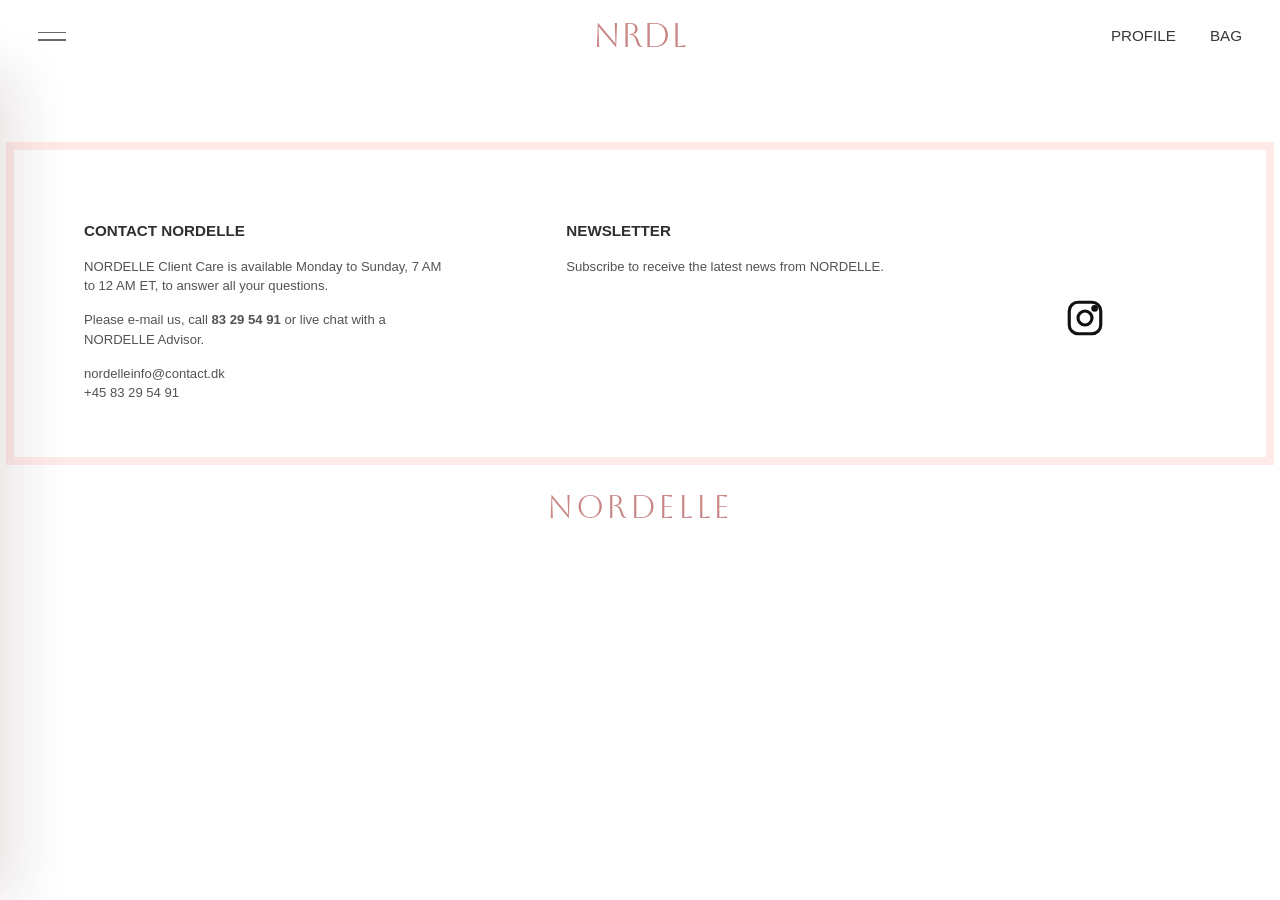
==== makeup.html @ d3d532df "Add files via upload" ====
<!doctype html>
<html lang="da">
  <head>
    <meta charset="UTF-8" />
    <meta name="viewport" content="width=device-width, initial-scale=1.0" />
    <title>Nordelle Copenhagen</title>
    <link rel="stylesheet" href="css/generel.css" />
    <link rel="stylesheet" href="css/header_footer.css" />
    <link rel="preconnect" href="https://fonts.googleapis.com" />
    <link rel="preconnect" href="https://fonts.gstatic.com" crossorigin />
    <link rel="preconnect" href="https://fonts.googleapis.com" />
    <link rel="preconnect" href="https://fonts.gstatic.com" crossorigin />
    <link
      href="https://fonts.googleapis.com/css2?family=Aboreto&display=swap"
      rel="stylesheet"
    />
    <meta name="robots" content="noindex" />
  </head>
  <body>
    <!-- Header -->
    <header class="site-header">
      <div class="nav-left">
        <button
          class="menu-btn"
          type="button"
          aria-label="Open menu"
          aria-expanded="false"
          aria-controls="site-menu"
        >
          <span></span>
          <span></span>
        </button>
      </div>

      <a class="logo" href="index.html">NRDL</a>

      <nav class="nav-right">
        <a href="#">PROFILE</a>
        <a href="#">BAG</a>
      </nav>
    </header>
    <!-- Burgermenu -->
    <div class="menu-backdrop" hidden></div>
    <aside class="site-menu" id="site-menu" aria-hidden="true">
      <div class="site-menu-inner">
        <p class="site-menu-label">Collections</p>
        <nav class="site-menu-nav" aria-label="Site menu">
          <a href="parfumer.html">Perfumes</a>
          <a href="makeup.html">Makeup</a>
        </nav>
      </div>
    </aside>
    <main>
      <!-- INDSÆT HER DIT INDHOLD -->
    </main>
    <!-- Footer -->
    <footer class="site-footer">
      <div class="footer-box">
        <div class="footer-col">
          <h4>CONTACT NORDELLE</h4>
          <p>
            NORDELLE Client Care is available Monday to Sunday, 7 AM to 12 AM
            ET, to answer all your questions.
          </p>
          <p>
            Please e-mail us, call <strong>83 29 54 91</strong> or live chat
            with a NORDELLE Advisor.
          </p>
          <p>
            nordelleinfo@contact.dk<br />
            +45 83 29 54 91
          </p>
        </div>

        <div class="footer-col">
          <h4>NEWSLETTER</h4>
          <p>Subscribe to receive the latest news from NORDELLE.</p>
        </div>

        <div class="footer-col footer-social">
          <a href="#" aria-label="Instagram" class="instagram-icon">
            <svg
              viewBox="0 0 24 24"
              fill="none"
              stroke="currentColor"
              stroke-width="1.8"
              stroke-linecap="round"
              stroke-linejoin="round"
            >
              <rect x="3" y="3" width="18" height="18" rx="5" ry="5"></rect>
              <circle cx="12" cy="12" r="4"></circle>
              <circle cx="17.5" cy="6.5" r="1"></circle>
            </svg>
          </a>
        </div>
      </div>

      <div class="footer-brand">NORDELLE</div>
    </footer>
    <script src="menu.js"></script>
  </body>
</html>
---- css/generel.css ----
* {
  margin: 0;
  padding: 0;
  box-sizing: border-box;
}

:root {
  --bg: #ffffff;
  --rose: #c98686;
  --rose-dark: #b86f6f;
  --text: #3f3a3a;
  --muted: #7f7575;
  --white: #ffffff;
  --border-soft: #ead6d6;
}

body {
  background: var(--bg);
  color: var(--text);
  font-family: "Montserrat", sans-serif;
  line-height: 1.5;
}

body > * {
  max-width: 1500px;
  margin-left: auto;
  margin-right: auto;
}
---- css/header_footer.css ----
/* Header */
.site-header {
  position: sticky;
  top: 0;
  z-index: 20;
  height: 72px;
  background: #ffffffff;
  display: grid;
  grid-template-columns: 1fr auto 1fr;
  align-items: center;
  padding: 0 38px;
}

.logo {
  justify-self: center;
  font-family: Aboreto;
  font-weight: 400;
  font-style: normal;
  font-size: 2.1rem;
  color: var(--rose);
  text-decoration: none;
}

.nav-left {
  justify-self: start;
}

.menu-btn {
  background: transparent;
  border: none;
  cursor: pointer;
  width: 28px;
  display: flex;
  flex-direction: column;
  gap: 6px;
  position: relative;
  z-index: 41;
}

.menu-btn span {
  display: block;
  height: 1.5px;
  width: 100%;
  background: #696969;
  transition:
    transform 0.25s ease,
    opacity 0.25s ease;
}

body.menu-open {
  overflow: hidden;
}

body.menu-open .menu-btn span:first-child {
  transform: translateY(3.75px) rotate(45deg);
}

body.menu-open .menu-btn span:last-child {
  transform: translateY(-3.75px) rotate(-45deg);
}

.menu-backdrop {
  position: fixed;
  inset: 0;
  z-index: 30;
  background: rgba(32, 18, 18, 0.24);
  backdrop-filter: blur(6px);
  -webkit-backdrop-filter: blur(6px);
}

.site-menu {
  position: fixed;
  top: 72px;
  left: 0;
  bottom: 0;
  width: min(360px, 86vw);
  z-index: 40;
  background: rgba(255, 250, 250, 0.82);
  border-right: 1px solid rgba(201, 134, 134, 0.22);
  box-shadow: 18px 0 50px rgba(66, 37, 37, 0.12);
  backdrop-filter: blur(20px);
  -webkit-backdrop-filter: blur(20px);
  transform: translateX(-100%);
  transition: transform 0.3s ease;
}

body.menu-open .site-menu {
  transform: translateX(0);
}

.site-menu-inner {
  padding: 34px 26px;
}

.site-menu-label {
  margin-bottom: 18px;
  color: var(--muted);
  font-size: 0.82rem;
  letter-spacing: 0.16em;
  text-transform: uppercase;
}

.site-menu-nav {
  display: grid;
  gap: 12px;
}

.site-menu-nav a {
  color: var(--text);
  text-decoration: none;
  font-family: "Cormorant Garamond", serif;
  font-size: 2rem;
  letter-spacing: 0.04em;
}

.site-menu-nav a:hover,
.site-menu-nav a:focus-visible {
  color: var(--rose);
}

.nav-right {
  justify-self: end;
  display: flex;
  gap: 34px;
}

.nav-right a {
  text-decoration: none;
  color: #373737;
  font-size: 0.95rem;
  font-weight: 500;
}

/* Footer */
.site-footer {
  padding: 70px 6px 18px;
}

.footer-box {
  max-width: 1580px;
  margin: 0 auto;
  background: #ffffff;
  border: 8px solid #ffeaea;
  min-height: 290px;
  display: grid;
  grid-template-columns: 1.2fr 1fr 0.6fr;
  gap: 40px;
  padding: 70px 70px 40px;
  align-items: start;
}

.footer-col h4 {
  font-size: 0.95rem;
  margin-bottom: 14px;
  font-weight: 700;
  color: #2f2f2f;
}

.footer-col p {
  font-size: 0.82rem;
  color: #535353;
  max-width: 360px;
  margin-bottom: 14px;
}

.footer-social {
  display: flex;
  justify-content: center;
  align-items: center;
  height: 100%;
}

.instagram-icon {
  width: 42px;
  height: 42px;
  color: #111;
  display: inline-flex;
  align-items: center;
  justify-content: center;
}

.instagram-icon svg {
  width: 100%;
  height: 100%;
}

.footer-brand {
  text-align: center;
  margin-top: 18px;
  font-family: aboreto;
  color: var(--rose);
  font-size: 2rem;
  letter-spacing: 0.08em;
}

.collection-page {
  min-height: 100vh;
}

.collection-hero {
  min-height: 72vh;
  display: grid;
  align-items: center;
  padding: 80px 48px;
  background:
    linear-gradient(135deg, rgba(54, 27, 27, 0.32), rgba(54, 27, 27, 0.1)),
    radial-gradient(circle at top, rgba(201, 134, 134, 0.28), transparent 48%),
    #f7f0f0;
}

.collection-hero-inner {
  width: min(100%, 1100px);
  margin: 0 auto;
  display: grid;
  grid-template-columns: 1.1fr 0.9fr;
  gap: 36px;
  align-items: center;
}

.collection-copy h1 {
  font-family: "Cormorant Garamond", serif;
  font-size: clamp(3rem, 7vw, 5.4rem);
  line-height: 0.95;
  font-weight: 400;
  color: #fff;
}

.collection-copy p {
  max-width: 440px;
  margin-top: 18px;
  color: rgba(255, 255, 255, 0.88);
  font-size: 1rem;
}

.collection-copy .btn-shop {
  margin-top: 24px;
}

.collection-visual {
  min-height: 420px;
  border-radius: 24px;
  overflow: hidden;
  background: rgba(255, 255, 255, 0.22);
  box-shadow: 0 24px 60px rgba(79, 45, 45, 0.16);
}

.collection-visual img {
  width: 100%;
  height: 100%;
  display: block;
  object-fit: cover;
}

.collection-grid {
  width: min(100%, 1280px);
  margin: 0 auto;
  padding: 80px 24px 100px;
  display: grid;
  grid-template-columns: repeat(3, minmax(0, 1fr));
  gap: 18px;
}

.collection-card {
  background: #fff;
  border: 1px solid rgba(201, 134, 134, 0.14);
  border-radius: 18px;
  overflow: hidden;
  box-shadow: 0 16px 40px rgba(93, 62, 62, 0.08);
}

.collection-card img {
  width: 100%;
  aspect-ratio: 1 / 1.1;
  display: block;
  object-fit: cover;
}

.collection-card-body {
  padding: 18px 18px 22px;
}

.collection-card-body h2 {
  font-family: "Cormorant Garamond", serif;
  font-size: 1.6rem;
  font-weight: 500;
  color: var(--text);
}

.collection-card-body p {
  margin-top: 8px;
  color: var(--muted);
  font-size: 0.92rem;
}

@media (max-width: 1200px) {
  body > * {
    max-width: 100%;
  }

  .hero,
  .hero-overlay {
    min-height: 680px;
  }

  .intro {
    padding: 160px 32px;
  }

  .perfume-category img,
  .makeup-category img {
    height: clamp(360px, 42vw, 520px);
  }

  .products-header {
    grid-template-columns: 1fr;
    gap: 20px;
  }

  .products-header p {
    justify-self: start;
    max-width: 680px;
  }

  .product-slider {
    grid-template-columns: repeat(3, minmax(0, 1fr));
  }

  .footer-box {
    grid-template-columns: 1fr 1fr;
    padding: 56px 40px 36px;
  }

  .footer-social {
    justify-content: flex-start;
    grid-column: 1 / -1;
  }

  .collection-hero-inner {
    grid-template-columns: 1fr;
  }

  .collection-grid {
    grid-template-columns: repeat(2, minmax(0, 1fr));
  }
}

@media (max-width: 768px) {
  .site-header {
    padding: 0 20px;
    height: 64px;
  }

  .nav-right {
    gap: 16px;
  }

  .nav-right a {
    font-size: 0.8rem;
  }

  .logo {
    font-size: 1.8rem;
  }

  .site-menu {
    top: 64px;
  }

  .hero,
  .hero-overlay {
    min-height: 560px;
  }

  .hero-overlay {
    padding: 0 28px;
  }

  .hero-content {
    max-width: 320px;
    margin-top: 20px;
  }

  .hero-content h1 {
    font-size: 2.7rem;
    margin-bottom: 14px;
  }

  .undertekst {
    font-size: 1.35rem;
    margin-top: -16px;
    margin-bottom: 16px;
  }

  .hero-content p {
    font-size: 0.92rem;
    max-width: 280px;
  }

  .btn-shop {
    padding: 12px 20px;
    font-size: 1rem;
  }

  .intro {
    padding: 100px 24px;
  }

  .intro h2 {
    font-size: 3.4rem;
  }

  .subheading {
    font-size: 1.5rem;
    margin-bottom: 20px;
  }

  .intro p {
    font-size: 0.92rem;
  }

  .categories {
    grid-template-columns: 1fr;
  }

  .perfume-category img,
  .makeup-category img {
    height: clamp(300px, 72vw, 420px);
  }

  .category-overlay-text {
    font-size: 0.92rem;
    letter-spacing: 0.12em;
    padding: 12px 18px;
  }

  .products-section {
    padding: 70px 20px 80px;
  }

  .product-slider {
    grid-template-columns: repeat(2, minmax(0, 1fr));
  }

  .footer-box {
    grid-template-columns: 1fr;
    gap: 28px;
    padding: 40px 24px 30px;
    border-width: 6px;
  }

  .collection-hero {
    min-height: auto;
    padding: 64px 24px;
  }

  .collection-visual {
    min-height: 320px;
  }

  .collection-grid {
    padding: 60px 20px 80px;
    grid-template-columns: 1fr;
  }
}

@media (max-width: 480px) {
  .site-header {
    grid-template-columns: auto 1fr auto;
    gap: 12px;
    padding: 0 14px;
  }

  .nav-right {
    gap: 10px;
  }

  .nav-right a {
    font-size: 0.72rem;
  }

  .logo {
    font-size: 1.55rem;
  }

  .site-menu {
    top: 64px;
    width: 100%;
  }

  .site-menu-inner {
    padding: 26px 18px;
  }

  .site-menu-nav a {
    font-size: 1.7rem;
  }

  .hero,
  .hero-overlay {
    min-height: 480px;
  }

  .hero-overlay {
    padding: 0 18px;
  }

  .hero-content h1 {
    font-size: 2.15rem;
  }

  .undertekst {
    font-size: 1.1rem;
  }

  .hero-content p {
    font-size: 0.86rem;
    max-width: 240px;
  }

  .intro {
    padding: 72px 18px;
  }

  .intro h2 {
    font-size: 2.55rem;
  }

  .subheading {
    font-size: 1.2rem;
  }

  .perfume-category img,
  .makeup-category img {
    height: 260px;
  }

  .mobile-category-title {
    position: absolute;
    inset: 0;
    z-index: 1;
    display: grid;
    place-items: center;
    color: var(--white);
    font-family: "Cormorant Garamond", serif;
    font-size: 1.8rem;
    letter-spacing: 0.08em;
    text-transform: uppercase;
    text-shadow: 0 8px 24px rgba(44, 24, 24, 0.3);
    pointer-events: none;
  }

  .category-overlay-text {
    font-size: 0.8rem;
    letter-spacing: 0.1em;
    padding: 10px 14px;
  }

  .products-header p {
    font-size: 0.92rem;
    line-height: 1.3;
  }

  .product-slider {
    grid-template-columns: 1fr;
  }

  .site-footer {
    padding: 50px 0 18px;
  }

  .footer-box {
    padding: 28px 18px 24px;
  }

  .footer-brand {
    font-size: 1.6rem;
  }

  .collection-hero {
    padding: 52px 18px;
  }

  .collection-copy p {
    font-size: 0.92rem;
  }

  .collection-visual {
    min-height: 260px;
    border-radius: 18px;
  }

  .collection-card-body h2 {
    font-size: 1.4rem;
  }
}
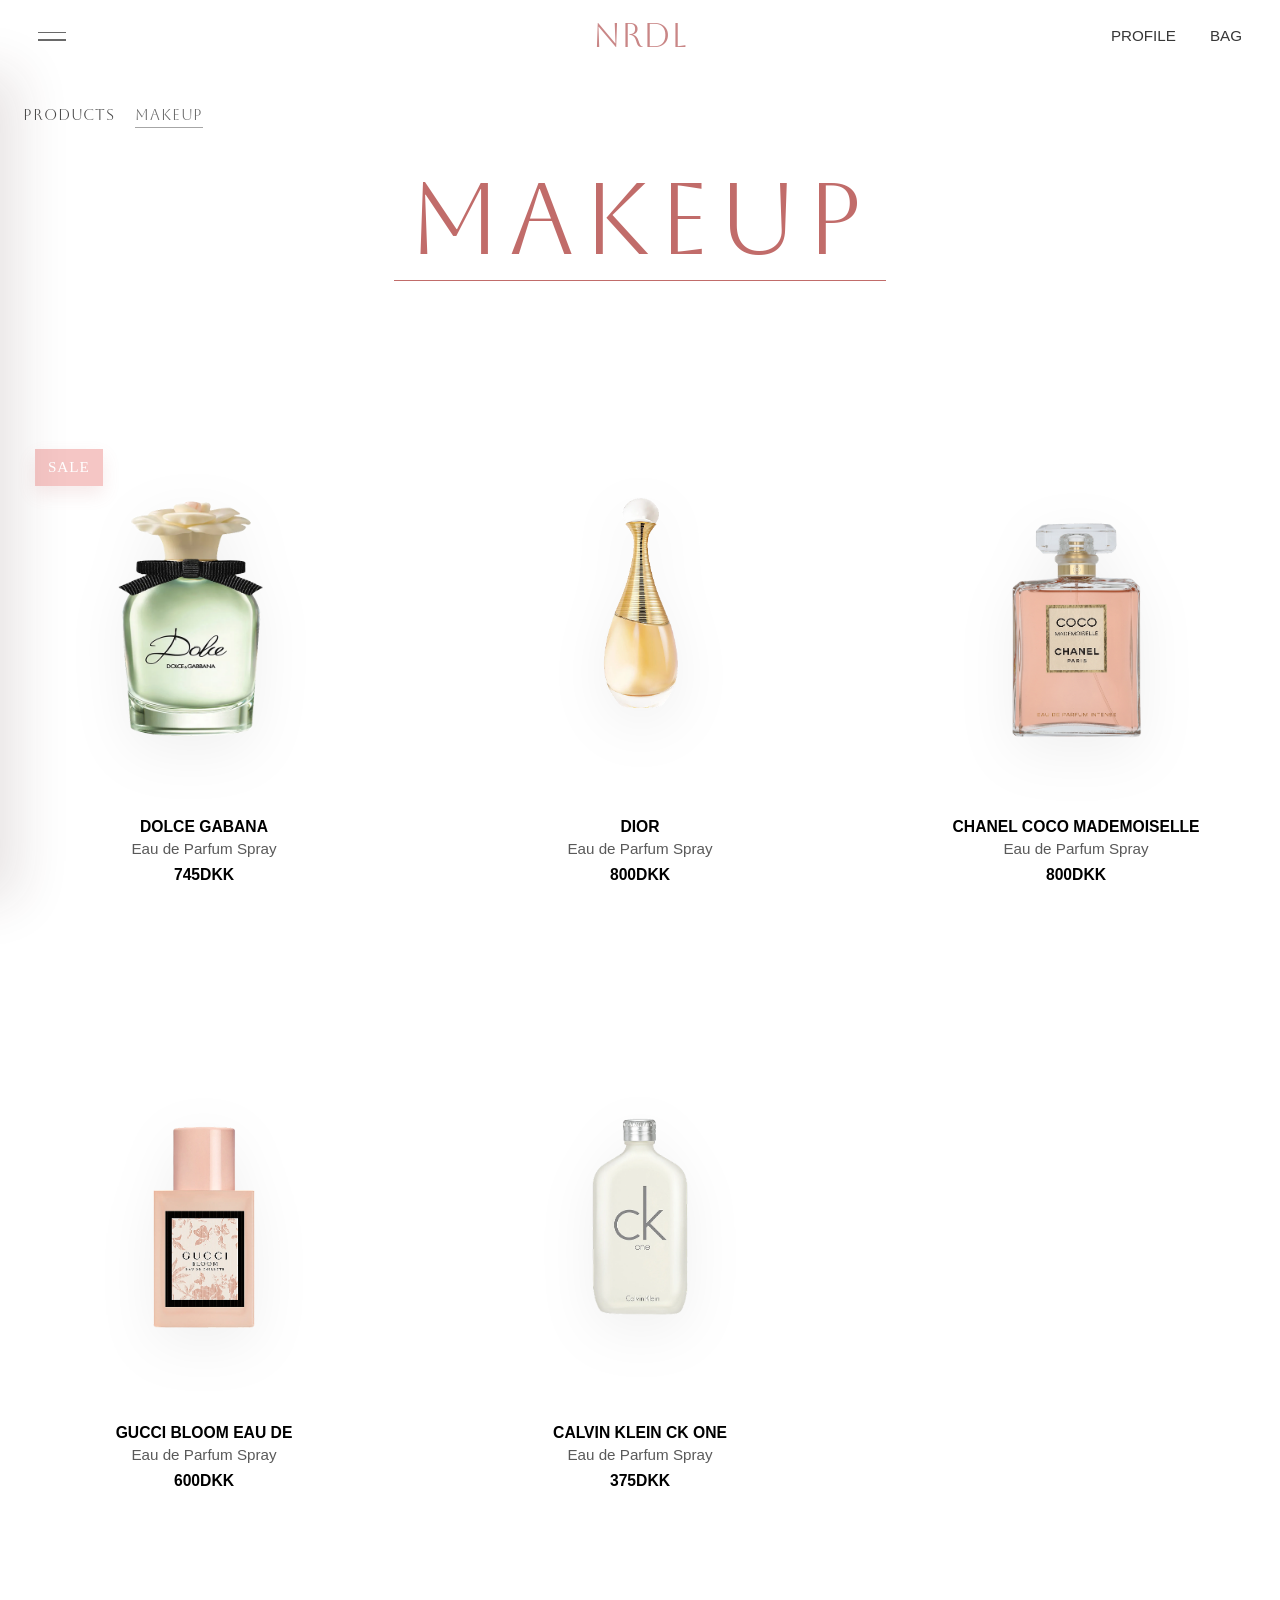
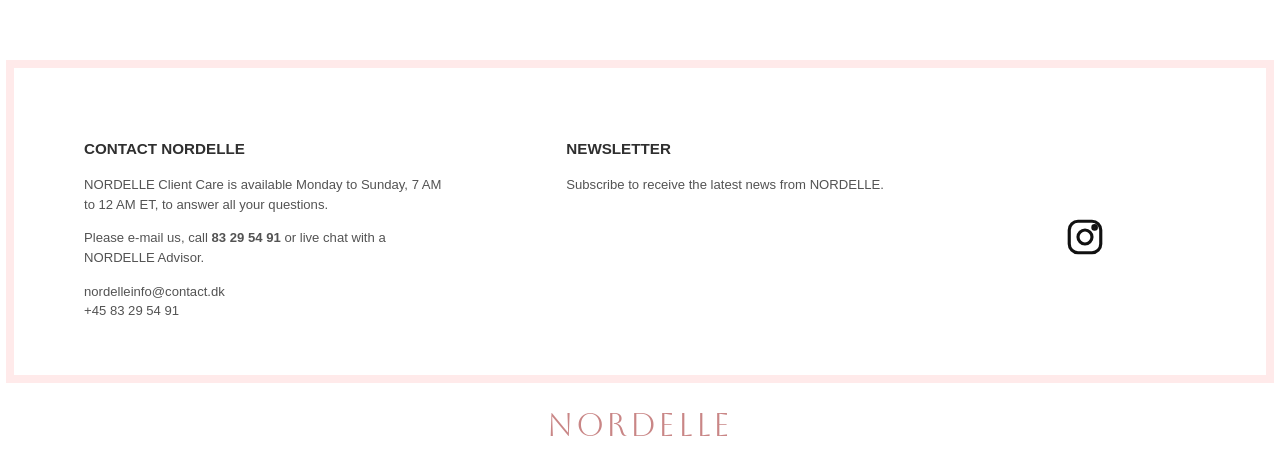
==== commit 677c6b57: "comit joel" ====
--- a/makeup.html
+++ b/makeup.html
@@ -6,6 +6,7 @@
     <title>Nordelle Copenhagen</title>
     <link rel="stylesheet" href="css/generel.css" />
     <link rel="stylesheet" href="css/header_footer.css" />
+    <link rel="stylesheet" href="css/parfumer.css" />
     <link rel="preconnect" href="https://fonts.googleapis.com" />
     <link rel="preconnect" href="https://fonts.gstatic.com" crossorigin />
     <link rel="preconnect" href="https://fonts.googleapis.com" />
@@ -50,8 +51,95 @@
         </nav>
       </div>
     </aside>
-    <main>
-      <!-- INDSÆT HER DIT INDHOLD -->
+    <main class="page-shell">
+      <nav class="top-nav" aria-label="Primary navigation">
+        <a href="index.html" class="nav-link">Products</a>
+        <a href="makeup.html" class="nav-link is-active">Makeup</a>
+      </nav>
+
+      <header class="hero">
+        <p class="eyebrow">Collection</p>
+        <h1>Makeup</h1>
+        <div class="hero-divider" aria-hidden="true"></div>
+      </header>
+
+      <section class="product-grid" aria-label="Parfume udvalg">
+        <article class="product-card product-card--sale">
+          <span class="product-badge">Sale</span>
+          <div class="image-frame">
+            <img
+              src="billeder/dolce.png"
+              class="product-image product-image--dolce"
+              alt="Dolce &amp; Gabbana Dolce parfumeflaske"
+            />
+          </div>
+          <div class="product-copy">
+            <h2>Dolce Gabana</h2>
+            <p>Eau de Parfum Spray</p>
+            <strong>745DKK</strong>
+          </div>
+        </article>
+
+        <article class="product-card product-card--featured">
+          <div class="image-frame">
+            <img
+              src="billeder/dior.png"
+              class="product-image product-image--dior"
+              alt="Dior J'adore parfumeflaske"
+            />
+          </div>
+          <div class="product-copy">
+            <h2>Dior</h2>
+            <p>Eau de Parfum Spray</p>
+            <strong>800DKK</strong>
+          </div>
+        </article>
+
+        <article class="product-card">
+          <div class="image-frame">
+            <img
+              src="billeder/chanel.png"
+              class="product-image product-image--chanel"
+              alt="Chanel Coco Mademoiselle parfumeflaske"
+            />
+          </div>
+          <div class="product-copy">
+            <h2>Chanel Coco Mademoiselle</h2>
+            <p>Eau de Parfum Spray</p>
+            <strong>800DKK</strong>
+          </div>
+        </article>
+
+        <article class="product-card">
+          <div class="image-frame">
+            <img
+              src="billeder/gucci.png"
+              class="product-image product-image--gucci"
+              alt="Gucci Bloom parfumeflaske"
+            />
+          </div>
+          <div class="product-copy">
+            <h2>Gucci Bloom Eau de</h2>
+            <p>Eau de Parfum Spray</p>
+            <strong>600DKK</strong>
+          </div>
+        </article>
+
+        <article class="product-card">
+          <div class="image-frame">
+            <img
+              src="billeder/calvin.png"
+              class="product-image product-image--ck-one"
+              alt="Calvin Klein CK One parfumeflaske"
+            />
+          </div>
+          <div class="product-copy">
+            <h2>Calvin Klein CK One</h2>
+            <p>Eau de Parfum Spray</p>
+            <strong>375DKK</strong>
+          </div>
+        </article>
+      </section>
     </main>
     <!-- Footer -->
     <footer class="site-footer">
--- a/css/parfumer.css
+++ b/css/parfumer.css
@@ -0,0 +1,368 @@
+:root {
+  --bg: #ffffff;
+  --text: #000000;
+  --text-soft: rgba(0, 0, 0, 0.65);
+  --accent: #c16c6a;
+  --accent-muted: rgba(193, 108, 106, 0.5);
+  --badge: rgba(244, 191, 190, 0.88);
+}
+
+* {
+  box-sizing: border-box;
+}
+
+body {
+  margin: 0;
+  min-height: 100vh;
+  background: var(--bg);
+  color: var(--text);
+  font-family: "Manrope", sans-serif;
+}
+
+img {
+  display: block;
+  max-width: 100%;
+}
+
+.page-shell {
+  width: min(1240px, calc(100% - 46px));
+  margin: 0 auto;
+  padding: 32px 0 88px;
+}
+
+.top-nav {
+  display: flex;
+  gap: 20px;
+  align-items: center;
+  margin-bottom: 48px;
+  font-family: aboreto;
+  text-transform: uppercase;
+  letter-spacing: 0.06em;
+  font-size: 0.92rem;
+}
+
+.nav-link {
+  color: rgba(0, 0, 0, 0.72);
+  text-decoration: none;
+  position: relative;
+}
+
+.nav-link.is-active {
+  color: #6a6a6a;
+}
+
+.nav-link.is-active::after {
+  content: "";
+  position: absolute;
+  left: 0;
+  right: 0;
+  bottom: -2px;
+  height: 1px;
+  background: rgba(0, 0, 0, 0.35);
+}
+
+.hero {
+  display: grid;
+  justify-items: center;
+  gap: 16px;
+  margin-bottom: 114px;
+}
+
+.eyebrow {
+  display: none;
+}
+
+.hero h1 {
+  margin: 0;
+  font-family: aboreto;
+  font-size: clamp(4.4rem, 8.2vw, 6.25rem);
+  font-weight: 400;
+  line-height: 0.9;
+  letter-spacing: 0.08em;
+  text-transform: uppercase;
+  color: var(--accent);
+}
+
+.hero-divider {
+  width: 492px;
+  height: 1px;
+  background: var(--accent);
+}
+
+.product-grid {
+  display: grid;
+  grid-template-columns: repeat(3, minmax(0, 1fr));
+  gap: 104px 74px;
+  align-items: start;
+}
+
+.product-card {
+  position: relative;
+  min-height: 0;
+  display: grid;
+  grid-template-rows: minmax(392px, auto) auto;
+  gap: 18px;
+}
+
+.product-card--featured .image-frame {
+  transform: translateY(10px);
+}
+
+.product-badge {
+  position: absolute;
+  top: 54px;
+  left: 12px;
+  z-index: 1;
+  padding: 7px 13px;
+  background: var(--badge);
+  color: #ffffff;
+  font-size: 0.95rem;
+  font-family: "Cormorant Garamond", serif;
+  letter-spacing: 0.06em;
+  text-transform: uppercase;
+  box-shadow: 0 8px 18px rgba(193, 108, 106, 0.14);
+}
+
+.image-frame {
+  display: grid;
+  place-items: end center;
+  min-height: 392px;
+  padding: 0 4px;
+}
+
+.product-image {
+  width: 240px;
+  height: 340px;
+  object-fit: contain;
+  filter: drop-shadow(0 16px 28px rgba(0, 0, 0, 0.06));
+}
+
+.product-image--dolce {
+  width: 252px;
+  height: 340px;
+}
+
+.product-image--dior {
+  width: 228px;
+  height: 378px;
+}
+
+.product-image--chanel {
+  width: 232px;
+  height: 316px;
+}
+
+.product-image--gucci {
+  width: 214px;
+  height: 330px;
+}
+
+.product-image--ck-one {
+  width: 204px;
+  height: 352px;
+}
+
+.product-copy {
+  display: grid;
+  justify-items: center;
+  align-content: start;
+  min-height: 86px;
+  padding: 12px 16px;
+  border: 1px solid transparent;
+  border-radius: 14px;
+  text-align: center;
+  transition:
+    border-color 180ms ease,
+    box-shadow 180ms ease;
+}
+
+.product-copy:hover {
+  border-color: var(--accent);
+  box-shadow: 0 10px 24px rgba(193, 108, 106, 0.12);
+}
+
+.product-copy h2,
+.product-copy p,
+.product-copy strong {
+  margin: 0;
+}
+
+.product-copy h2 {
+  font-size: 0.98rem;
+  font-weight: 600;
+  line-height: 1.15;
+  text-transform: uppercase;
+  letter-spacing: 0;
+}
+
+.product-copy p {
+  margin-top: 4px;
+  font-size: 0.95rem;
+  line-height: 1.2;
+  color: var(--text-soft);
+}
+
+.product-copy strong {
+  display: inline-block;
+  margin-top: 8px;
+  font-size: 0.98rem;
+  line-height: 1.1;
+}
+
+.product-grid .product-card:nth-child(4) {
+  grid-column: 1;
+}
+
+.product-grid .product-card:nth-child(5) {
+  grid-column: 2;
+}
+
+@media (max-width: 980px) {
+  .page-shell {
+    width: min(calc(100% - 32px), 760px);
+    padding-top: 34px;
+  }
+
+  .top-nav {
+    margin-bottom: 42px;
+  }
+
+  .hero {
+    margin-bottom: 80px;
+  }
+
+  .hero h1 {
+    font-size: clamp(3.75rem, 13vw, 5.25rem);
+  }
+
+  .hero-divider {
+    width: min(340px, 62vw);
+  }
+
+  .product-grid {
+    grid-template-columns: repeat(2, minmax(0, 1fr));
+    gap: 82px 34px;
+  }
+
+  .product-grid .product-card:nth-child(5) {
+    grid-column: auto;
+  }
+
+  .product-card {
+    grid-template-rows: minmax(348px, auto) auto;
+    gap: 16px;
+  }
+
+  .image-frame {
+    min-height: 348px;
+  }
+
+  .product-image {
+    width: 220px;
+    height: 308px;
+  }
+
+  .product-image--dolce {
+    width: 226px;
+    height: 312px;
+  }
+
+  .product-image--dior {
+    width: 210px;
+    height: 340px;
+  }
+
+  .product-image--chanel {
+    width: 212px;
+    height: 288px;
+  }
+
+  .product-image--gucci {
+    width: 194px;
+    height: 300px;
+  }
+
+  .product-image--ck-one {
+    width: 184px;
+    height: 316px;
+  }
+}
+
+@media (max-width: 640px) {
+  .page-shell {
+    width: min(calc(100% - 24px), 540px);
+    padding-bottom: 44px;
+  }
+
+  .top-nav {
+    gap: 18px;
+    margin-bottom: 26px;
+    font-size: 0.78rem;
+  }
+
+  .hero {
+    justify-items: start;
+    gap: 10px;
+    margin-bottom: 48px;
+  }
+
+  .hero-divider {
+    width: 100%;
+  }
+
+  .product-grid {
+    grid-template-columns: 1fr;
+    gap: 44px;
+  }
+
+  .product-grid .product-card:nth-child(4),
+  .product-grid .product-card:nth-child(5) {
+    grid-column: auto;
+  }
+
+  .product-card {
+    min-height: auto;
+    grid-template-rows: minmax(300px, auto) auto;
+    gap: 14px;
+  }
+
+  .image-frame {
+    min-height: 300px;
+    padding: 0 12px;
+  }
+
+  .product-image {
+    width: 200px;
+    height: 300px;
+  }
+
+  .product-image--dolce {
+    width: 198px;
+    height: 304px;
+  }
+
+  .product-image--dior {
+    width: 176px;
+    height: 320px;
+  }
+
+  .product-image--chanel {
+    width: 184px;
+    height: 288px;
+  }
+
+  .product-image--gucci {
+    width: 186px;
+    height: 320px;
+  }
+
+  .product-image--ck-one {
+    width: 190px;
+    height: 330px;
+  }
+
+  .product-badge {
+    top: 44px;
+    left: 0;
+  }
+}
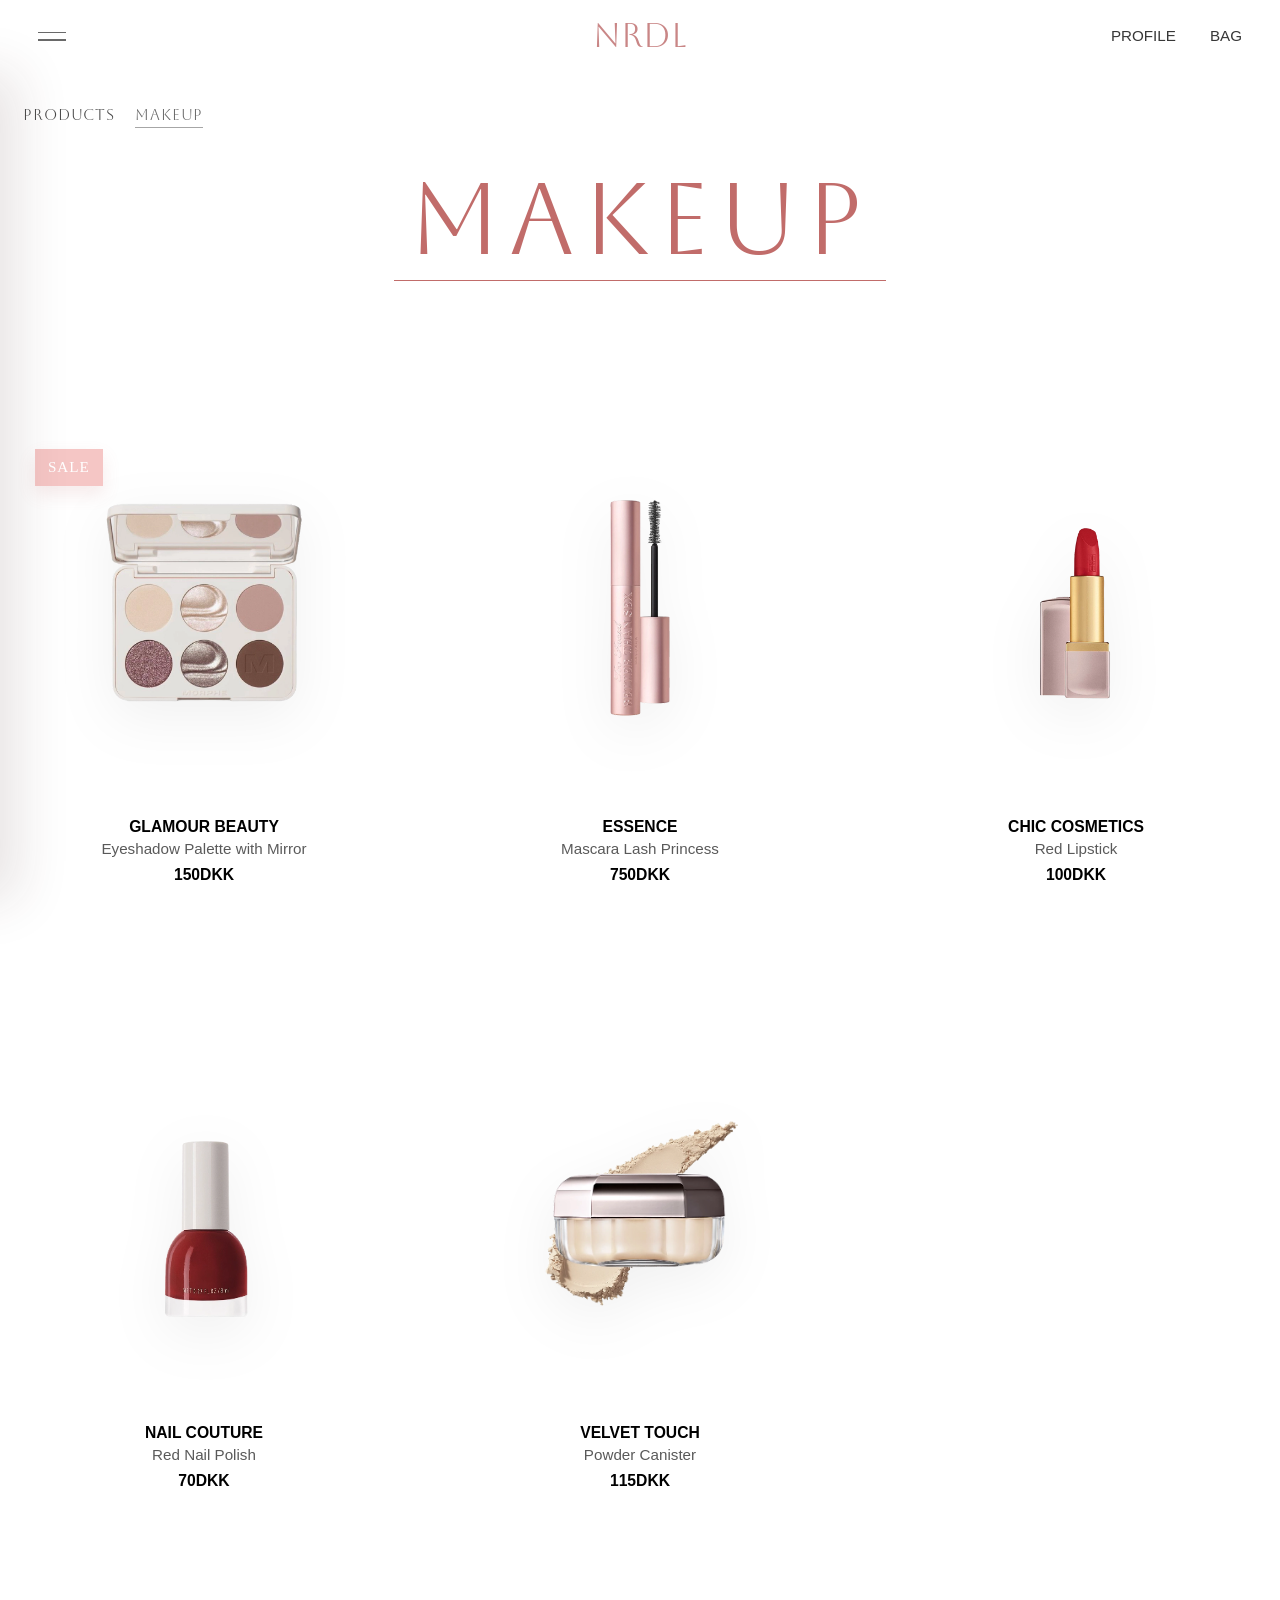
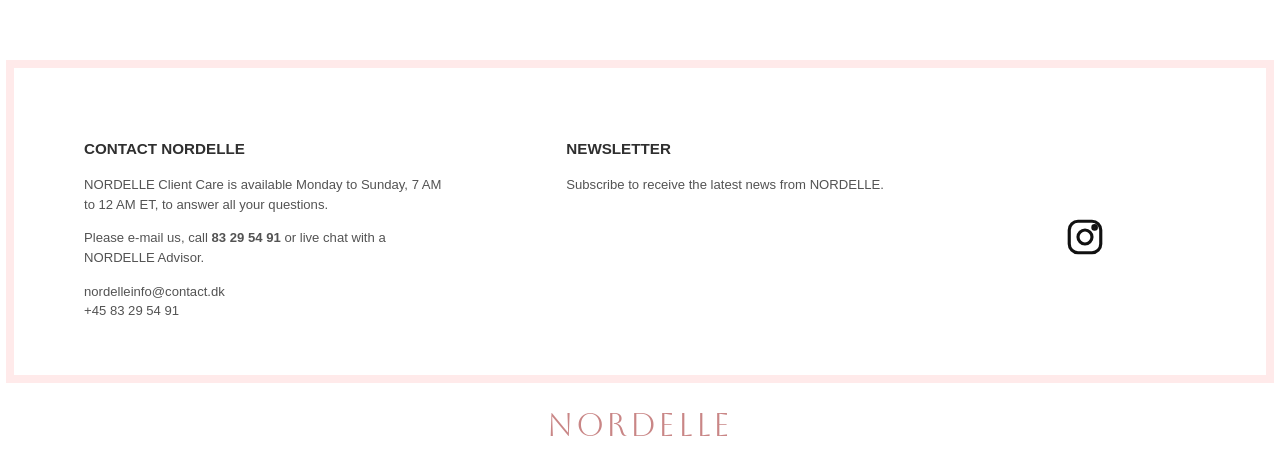
==== commit 7bacfc69: "update" ====
--- a/makeup.html
+++ b/makeup.html
@@ -68,75 +68,75 @@
           <span class="product-badge">Sale</span>
           <div class="image-frame">
             <img
-              src="billeder/dolce.png"
+              src="billeder/4 1.webp"
               class="product-image product-image--dolce"
               alt="Dolce &amp; Gabbana Dolce parfumeflaske"
             />
           </div>
           <div class="product-copy">
-            <h2>Dolce Gabana</h2>
-            <p>Eau de Parfum Spray</p>
-            <strong>745DKK</strong>
+            <h2>GLAMOUR BEAUTY</h2>
+            <p>Eyeshadow Palette with Mirror</p>
+            <strong>150DKK</strong>
           </div>
         </article>
 
         <article class="product-card product-card--featured">
           <div class="image-frame">
             <img
-              src="billeder/dior.png"
+              src="billeder/mascara 1.webp"
               class="product-image product-image--dior"
               alt="Dior J'adore parfumeflaske"
             />
           </div>
           <div class="product-copy">
-            <h2>Dior</h2>
-            <p>Eau de Parfum Spray</p>
-            <strong>800DKK</strong>
+            <h2>ESSENCE</h2>
+            <p>Mascara Lash Princess</p>
+            <strong>750DKK</strong>
           </div>
         </article>
 
         <article class="product-card">
           <div class="image-frame">
             <img
-              src="billeder/chanel.png"
+              src="billeder/lipstick 1.webp"
               class="product-image product-image--chanel"
               alt="Chanel Coco Mademoiselle parfumeflaske"
             />
           </div>
           <div class="product-copy">
-            <h2>Chanel Coco Mademoiselle</h2>
-            <p>Eau de Parfum Spray</p>
-            <strong>800DKK</strong>
+            <h2>CHIC COSMETICS</h2>
+            <p>Red Lipstick</p>
+            <strong>100DKK</strong>
           </div>
         </article>
 
         <article class="product-card">
           <div class="image-frame">
             <img
-              src="billeder/gucci.png"
+              src="billeder/543 1.webp"
               class="product-image product-image--gucci"
               alt="Gucci Bloom parfumeflaske"
             />
           </div>
           <div class="product-copy">
-            <h2>Gucci Bloom Eau de</h2>
-            <p>Eau de Parfum Spray</p>
-            <strong>600DKK</strong>
+            <h2>NAIL COUTURE</h2>
+            <p>Red Nail Polish</p>
+            <strong>70DKK</strong>
           </div>
         </article>
 
         <article class="product-card">
           <div class="image-frame">
             <img
-              src="billeder/calvin.png"
+              src="billeder/image 8.webp"
               class="product-image product-image--ck-one"
               alt="Calvin Klein CK One parfumeflaske"
             />
           </div>
           <div class="product-copy">
-            <h2>Calvin Klein CK One</h2>
-            <p>Eau de Parfum Spray</p>
-            <strong>375DKK</strong>
+            <h2>VELVET TOUCH</h2>
+            <p>Powder Canister</p>
+            <strong>115DKK</strong>
           </div>
         </article>
       </section>
--- a/css/generel.css
+++ b/css/generel.css
@@ -26,3 +26,67 @@
   margin-left: auto;
   margin-right: auto;
 }
+/* ------------- Reset ------------- */
+
+/* Sørger for at padding og border tælles med i elementets bredde/højde */
+*,
+*::before,
+*::after {
+  box-sizing: border-box;
+}
+
+/* Fjerner browserens standard margin og padding */
+* {
+  margin: 0;
+  padding: 0;
+}
+
+/* Forbedrer læsbarheden af tekst */
+body {
+  line-height: 1.5;
+  -webkit-font-smoothing: antialiased;
+}
+
+/* Gør billeder og medier responsive */
+img,
+picture,
+video,
+canvas,
+svg {
+  display: block;
+  max-width: 100%;
+}
+
+/* Sikrer at formularfelter arver font fra body */
+input,
+button,
+textarea,
+select {
+  font: inherit;
+}
+
+/* Forhindrer tekst i at flyde ud over containeren */
+p,
+h1,
+h2,
+h3,
+h4,
+h5,
+h6 {
+  overflow-wrap: break-word;
+}
+
+/* Gør brødtekst mere læsevenlig */
+p {
+  text-wrap: pretty;
+}
+
+/* Balancerer linjebrud i overskrifter */
+h1,
+h2,
+h3,
+h4,
+h5,
+h6 {
+  text-wrap: balance;
+}
--- a/css/parfumer.css
+++ b/css/parfumer.css
@@ -129,6 +129,10 @@
   min-height: 392px;
   padding: 0 4px;
 }
+.image-frame:hover {
+  border-right: 3px solid var(--accent);
+  border-bottom: 3px solid var(--accent);
+}
 
 .product-image {
   width: 240px;
@@ -166,6 +170,7 @@
   display: grid;
   justify-items: center;
   align-content: start;
+
   min-height: 86px;
   padding: 12px 16px;
   border: 1px solid transparent;
@@ -176,11 +181,6 @@
     box-shadow 180ms ease;
 }
 
-.product-copy:hover {
-  border-color: var(--accent);
-  box-shadow: 0 10px 24px rgba(193, 108, 106, 0.12);
-}
-
 .product-copy h2,
 .product-copy p,
 .product-copy strong {
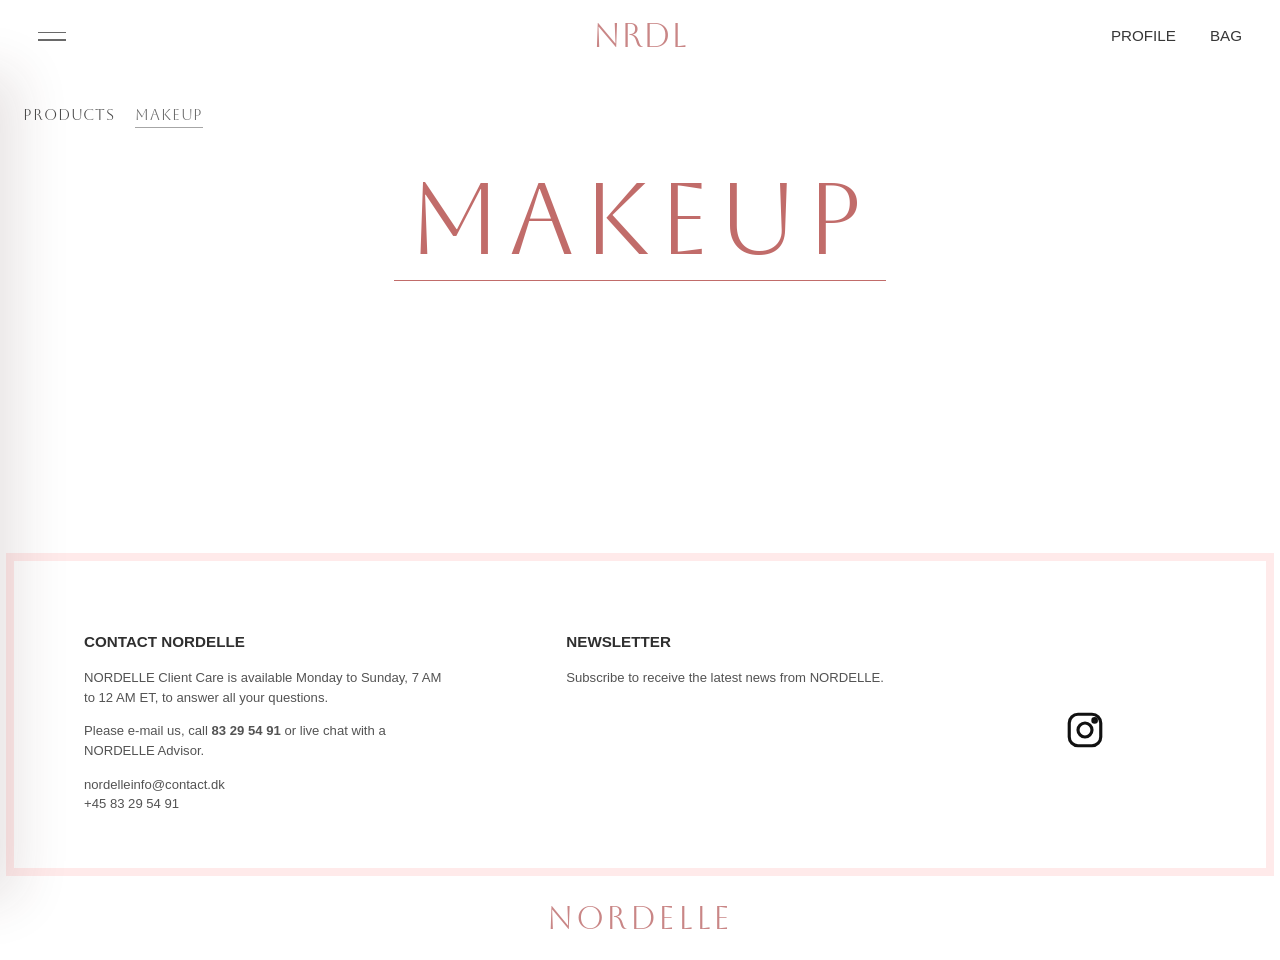
==== commit 5c371c48: "dynamisk-comit" ====
--- a/makeup.html
+++ b/makeup.html
@@ -63,83 +63,7 @@
         <div class="hero-divider" aria-hidden="true"></div>
       </header>
 
-      <section class="product-grid" aria-label="Parfume udvalg">
-        <article class="product-card product-card--sale">
-          <span class="product-badge">Sale</span>
-          <div class="image-frame">
-            <img
-              src="billeder/4 1.webp"
-              class="product-image product-image--dolce"
-              alt="Dolce &amp; Gabbana Dolce parfumeflaske"
-            />
-          </div>
-          <div class="product-copy">
-            <h2>GLAMOUR BEAUTY</h2>
-            <p>Eyeshadow Palette with Mirror</p>
-            <strong>150DKK</strong>
-          </div>
-        </article>
-
-        <article class="product-card product-card--featured">
-          <div class="image-frame">
-            <img
-              src="billeder/mascara 1.webp"
-              class="product-image product-image--dior"
-              alt="Dior J'adore parfumeflaske"
-            />
-          </div>
-          <div class="product-copy">
-            <h2>ESSENCE</h2>
-            <p>Mascara Lash Princess</p>
-            <strong>750DKK</strong>
-          </div>
-        </article>
-
-        <article class="product-card">
-          <div class="image-frame">
-            <img
-              src="billeder/lipstick 1.webp"
-              class="product-image product-image--chanel"
-              alt="Chanel Coco Mademoiselle parfumeflaske"
-            />
-          </div>
-          <div class="product-copy">
-            <h2>CHIC COSMETICS</h2>
-            <p>Red Lipstick</p>
-            <strong>100DKK</strong>
-          </div>
-        </article>
-
-        <article class="product-card">
-          <div class="image-frame">
-            <img
-              src="billeder/543 1.webp"
-              class="product-image product-image--gucci"
-              alt="Gucci Bloom parfumeflaske"
-            />
-          </div>
-          <div class="product-copy">
-            <h2>NAIL COUTURE</h2>
-            <p>Red Nail Polish</p>
-            <strong>70DKK</strong>
-          </div>
-        </article>
-
-        <article class="product-card">
-          <div class="image-frame">
-            <img
-              src="billeder/image 8.webp"
-              class="product-image product-image--ck-one"
-              alt="Calvin Klein CK One parfumeflaske"
-            />
-          </div>
-          <div class="product-copy">
-            <h2>VELVET TOUCH</h2>
-            <p>Powder Canister</p>
-            <strong>115DKK</strong>
-          </div>
-        </article>
-      </section>
+      <section class="product-grid"></section>
     </main>
     <!-- Footer -->
     <footer class="site-footer">
@@ -186,5 +110,6 @@
       <div class="footer-brand">NORDELLE</div>
     </footer>
     <script src="menu.js"></script>
+    <script src="makeup.js"></script>
   </body>
 </html>
